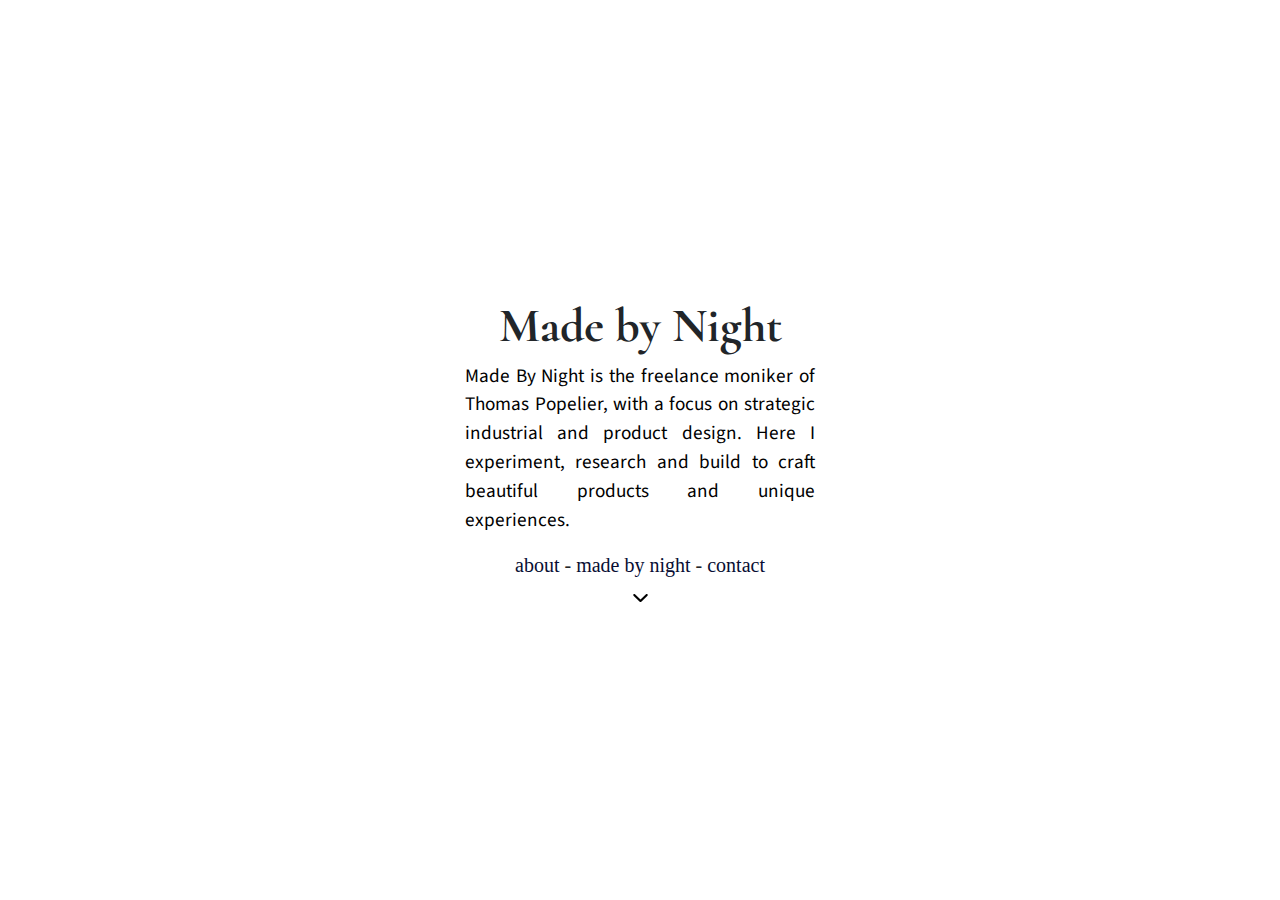
==== index.html @ 1275e217 "Update index.html" ====
<!DOCTYPE html>
<html lang="en">

<head>
  <meta charset="utf-8">
  <title>Made by Night</title>
  <meta name="viewport" content="width=device-width, initial-scale=1, shrink-to-fit=no">
  <meta content="" name="keywords">
  <meta name="description" content="">
  <meta name="author" content="">

  <!-- Facebook Opengraph integration: https://developers.facebook.com/docs/sharing/opengraph -->
  <meta property="og:title" content="">
  <meta property="og:image" content="">
  <meta property="og:url" content="">
  <meta property="og:site_name" content="">
  <meta property="og:description" content="">

  <!-- Twitter Cards integration: https://dev.twitter.com/cards/  -->
  <meta name="twitter:card" content="summary">
  <meta name="twitter:site" content="">
  <meta name="twitter:title" content="">
  <meta name="twitter:description" content="">
  <meta name="twitter:image" content="">

<!-- Place your favicon.ico and apple-touch-icon.png in the template root directory -->
    <link href="/resources/favicon/favicon.ico" rel="shortcut icon">
    <link rel="apple-touch-icon" sizes="180x180" href="/resources/favicon/apple-touch-icon.png">
    <link rel="icon" type="image/png" sizes="32x32" href="/resources/favicon/favicon-32x32.png">
    <link rel="icon" type="image/png" sizes="16x16" href="/resources/favicon/favicon-16x16.png">
    <link rel="manifest" href="/resources/favicon/site.webmanifest">

  <!-- Bootstrap core CSS -->
  <link href="/css/bootstrap.min.css" rel="stylesheet">

  <!-- custom core CSS -->
  <link href="/css/styles1.css" rel="stylesheet">

  <!-- Emoji Stylesheet file -->
  <link href="https://afeld.github.io/emoji-css/emoji.css" rel="stylesheet">

<link rel="stylesheet" href="https://cdnjs.cloudflare.com/ajax/libs/font-awesome/4.7.0/css/font-awesome.min.css">

  <!--  animate CSS -->
  <link href="/css/animate.min.css" rel="stylesheet">

  <!--  custom fonts CSS

  <link href="https://fonts.googleapis.com/css?family=Balthazar|Cormorant|Source+Sans+Pro&display=swap" rel="stylesheet">

  -->

  <link rel="preconnect" href="https://fonts.gstatic.com">
  <link href="https://fonts.googleapis.com/css2?family=Cormorant:wght@500&family=Source+Sans+Pro&display=swap" rel="stylesheet">

  <!-- Global site tag (gtag.js) - Google Analytics -->
<script async src="https://www.googletagmanager.com/gtag/js?id=UA-167911507-1"></script>
<script>
  window.dataLayer = window.dataLayer || [];
  function gtag(){dataLayer.push(arguments);}
  gtag('js', new Date());

  gtag('config', 'UA-167911507-1');
</script>

</head>

<body>


  <!-- Page Content -->



<div class="jumbotron vertical-center text-center zeromargin">
  <div class="container">
    <a class ="headerText wow fadeIn">Made by Night</a>
    <div class ="row justify-content-md-center">
      <div class ="about-text col col-lg-4 col-md-6 col-sd-3 text-justify wow fadeIn delay1">
        <p>Made By Night is the freelance moniker of Thomas Popelier, with a focus on strategic industrial and product design.
        Here I experiment, research and build to craft beautiful products and unique experiences.</p>
      </div>
    </div>
    <div class="row justify-content-md-center">
   <div class="col extraText2 wow fadeIn delay3">

     <a href ="https://www.linkedin.com/in/popelierthomas/">about</a>
      -
      <a href ="studio.html">made by night</a>
      -
     <a href ="mailto:thomas.popelier@gmail.com">contact</a>
      </br>
     <a href ="product.html">

      <img src="/resources/arrow-down.svg" width = "25">
     </a>
   </div>
 </div>
</div>
</div>

<!-- Bootstrap core JavaScript
<script src="jquery/jquery.slim.min.js"></script>
<script src="js/bootstrap.bundle.min.js"></script>
-->

<!-- Required JavaScript Libraries -->
<script src="/lib/jquery/jquery.min.js"></script>
<script src="/lib/bootstrap/js/bootstrap.min.js"></script>
<script src="/lib/superfish/hoverIntent.js"></script>
<script src="/lib/superfish/superfish.min.js"></script>
<script src="/lib/morphext/morphext.min.js"></script>
<script src="/lib/wow/wow.min.js"></script>
<script src="/lib/stickyjs/sticky.js"></script>
<script src="/lib/easing/easing.js"></script>

<!-- Template Specisifc Custom Javascript File -->
<script src="/js/custom.js"></script>

</body>

</html>
---- css/styles1.css ----
/* NAVBAR EXTRAS */

.navbarborder {
  border: 0;
}


.collapse.in {
      display: block;
}

.footer {

  text-align: right;

}

ul-1  {
  list-style-type: circle;
}

.fa {
  padding: 20px;
   font-size: 60px;
   width: 60px;
   text-align: center;
   text-decoration: none;
   margin: 5px 2px;
   border-radius: 50%;
}

.fa:hover {
    opacity: 0.7;
}
.fa-linkedin {
  color: black;
}
.fa-instagram-square {
  color: black;
}

.fa-envelope-square {
  color: black;
}

.fa-phone-square-alt {
  color: black;
}


.cornersimg {
  border-radius: 50px;
}

.vertical-center {
  min-height: 100%;  /* Fallback for browsers do NOT support vh unit */
  min-height: 100vh; /* These two lines are counted as one :-)       */

  display: flex;
  align-items: center;

  background: #fff;
}
.zeromargin {


  margin: 0 !important;
}


/* padding */
.nopadding {
   padding: 15px !important;
   margin: 0px !important;
}

.paddingAbout {
   padding: 50px 15px !important;

}

.toppadding{
     padding:50px 15px !important;
}

.gridlayout{
/*  display:block;*/
  width: 100%;
  height: 100%;
/*  padding: 15px;*/
  position: relative;

/*  box-shadow: rgba(0, 0, 0, 0.06) 0px 2px 4px;*/
border-radius: 50px;

  transition: all .3s ease-in-out;
}

.heighttest{

  height: 100%;

}


.gridlayout:hover{

  box-shadow: #D6D6D6 0px 14px 15px;
  transform: translate3d(0px, -15px, 0px);
  border-radius: 50px;
transition: .5s ease;
}

.nav-item {

  font-family: 'Balthazar', serif;
  text-align: center;
  font-size: 120%;
  margin-left: 15px;

}

.nav-item.active{

  border-bottom: 3px solid #000000;
  padding-bottom: 0px;


}

.about-header {
  font-family: 'Cormorant', serif;
  font-weight: bold;
  margin-left: 15px;
  display: block;

}

.about-header2{
  font-family: 'Cormorant', serif;
  text-align: left;
  color: black;
  font-size: 1.75em;
  font-weight: bold;
  border-bottom: 3px solid #000000;
  padding-bottom: 0px;

}

.about-text{
  font-family: 'Source Sans Pro', sans-serif;
  text-align: left;
  color: black;
  font-size: 1.2rem;
}

.aboutText{
  height: 350px;
  display: flex;
  justify-content: center;
  flex-direction: column; /* Column | row */
  font-family: 'Source Sans Pro', sans-serif;
  color: #080E33;
}

.extraText{

  font-family: 'Balthazar', serif;

}
.extraText2{
  font-family: 'Balthazar', serif;
  font-size: 1.25em;
}


.headerText{
font-family: 'Cormorant', serif;
color: #080E33;
font-size: 3em;
font-weight: bolder;


}

.btn-default {

  border-radius: 40px;
  margin:0 auto;
  display:block;
}

a:link {
/*  color:  #FF7473; */
color: #080E33;
}

a:visited{
/*  color:  #FF7473; */
color: #080E33;
}
a:hover{
  color: #FF7473;
}


btn-link:link {
/*  color:  #FF7473; */
color: #080E33;
}

btn-link:visited{
/*  color:  #FF7473; */
color: #080E33;
}
btn-link:hover{
  color: #FF7473;
}



.experiments-header{
  font-family: 'Cormorant', serif;
  text-align: left;
  color: black;
  font-weight: bold;

/*  font-size: 1.5em;*/
  margin-left: 15px;

}
.colortest{

background-color: coral;

}


.delay1 {

  animation-delay: 0.25s
}

.delay2 {

  animation-delay: 0.5s
}
.delay3 {

  animation-delay: 0.75s
}
.delay4 {

  animation-delay: 1s
}
.delay5 {

  animation-delay: 1.25s
}
.delay6 {

  animation-delay: 1.5s

}

.overlay {
  position: absolute;
  border-radius: 50px;

  top: 0;
  bottom: 0;
  left: 0;
  right: 0;
  height: 100%;
  width: 100%;
  opacity: 0;
  padding-left: 50px;
  padding-right: 50px;
  padding-top: 50px;
  padding-bottom: 50px;
  transition: .5s ease;
  background-color: rgba(0, 0, 0);
}

.gridlayout:hover .overlay {

  opacity: 0.5;

}

.textoverlay {
  color: white;
/*  font-size: 20px;*/
  font-family: 'Balthazar', serif;
  font-size: 150%;
  position: absolute;
  top: 50%;
  left: 50%;
  -webkit-transform: translate(-50%, -50%);
  -ms-transform: translate(-50%, -50%);
  transform: translate(-50%, -50%);
  text-align: center;
}


/* mobile css */

@media (max-width: 575.98px) {

  h3{
    font-size: 1.5rem;
  }

  .textsmall{
    font-size: 100% !important;

  }

}

@media (min-width: 768px) {

  .verticalAlign {
      position: absolute;
      top: 50%;
      left: 50%;
      -moz-transform: translateX(-50%) translateY(-50%);
      -webkit-transform: translateX(-50%) translateY(-50%);
      transform: translateX(-50%) translateY(-50%);
  }
 }
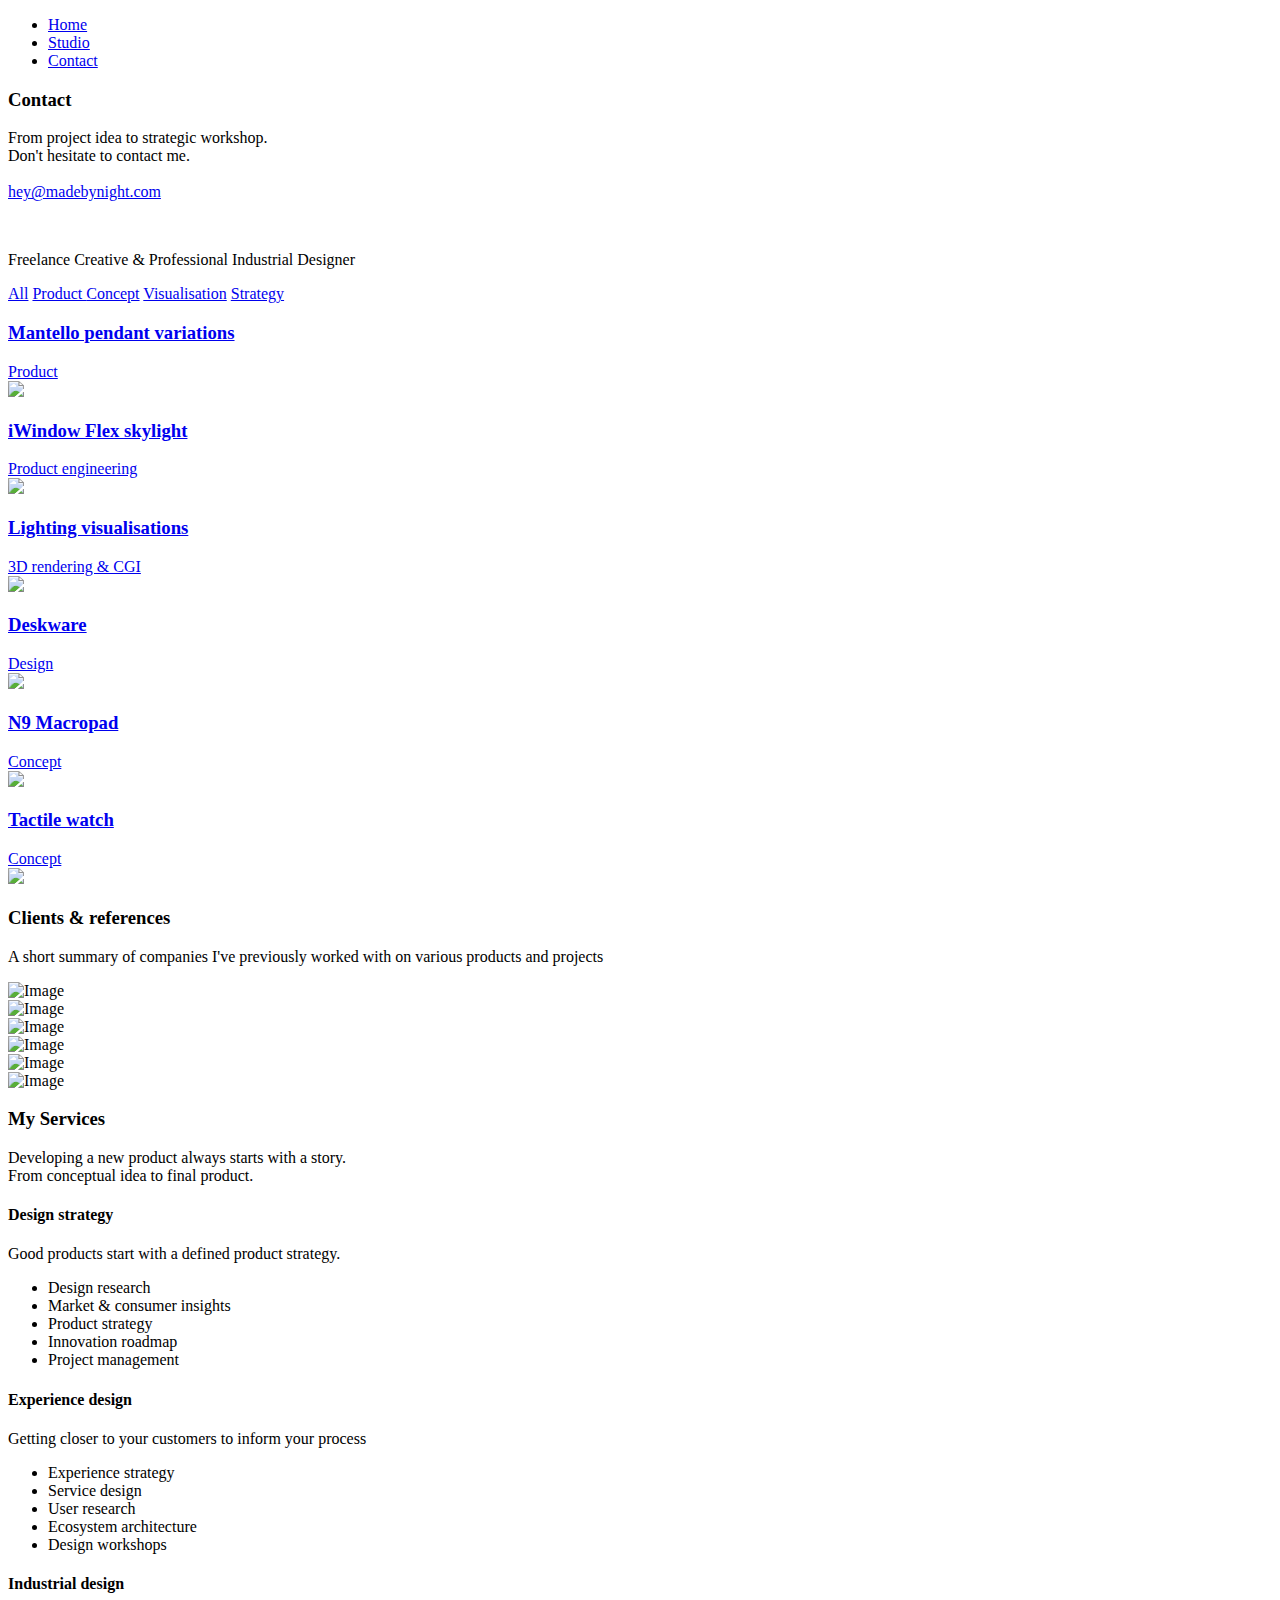
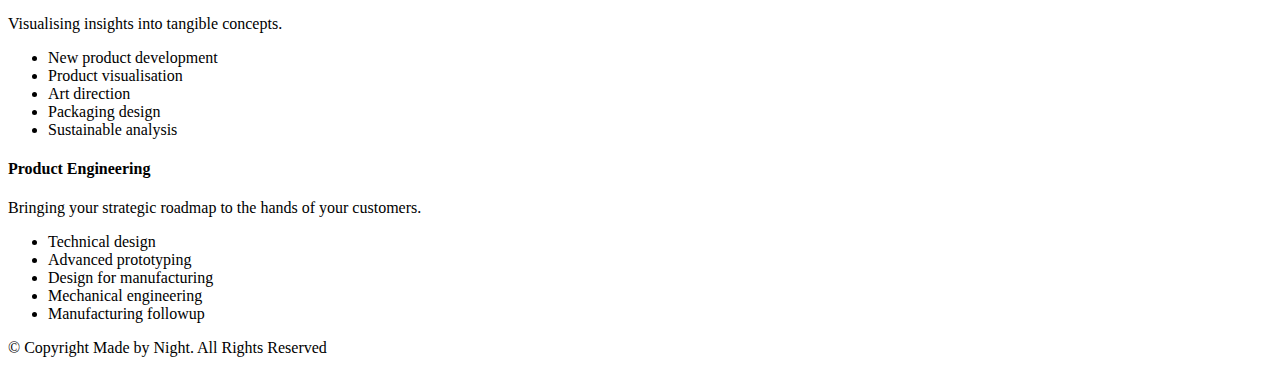
==== commit f673fbf3: "Add files via upload" ====
--- a/index.html
+++ b/index.html
@@ -1,122 +1,345 @@
-<!DOCTYPE html>
-<html lang="en">
-
-<head>
-  <meta charset="utf-8">
-  <title>Made by Night</title>
-  <meta name="viewport" content="width=device-width, initial-scale=1, shrink-to-fit=no">
-  <meta content="" name="keywords">
-  <meta name="description" content="">
-  <meta name="author" content="">
-
-  <!-- Facebook Opengraph integration: https://developers.facebook.com/docs/sharing/opengraph -->
-  <meta property="og:title" content="">
-  <meta property="og:image" content="">
-  <meta property="og:url" content="">
-  <meta property="og:site_name" content="">
-  <meta property="og:description" content="">
-
-  <!-- Twitter Cards integration: https://dev.twitter.com/cards/  -->
-  <meta name="twitter:card" content="summary">
-  <meta name="twitter:site" content="">
-  <meta name="twitter:title" content="">
-  <meta name="twitter:description" content="">
-  <meta name="twitter:image" content="">
-
-<!-- Place your favicon.ico and apple-touch-icon.png in the template root directory -->
-    <link href="/resources/favicon/favicon.ico" rel="shortcut icon">
-    <link rel="apple-touch-icon" sizes="180x180" href="/resources/favicon/apple-touch-icon.png">
-    <link rel="icon" type="image/png" sizes="32x32" href="/resources/favicon/favicon-32x32.png">
-    <link rel="icon" type="image/png" sizes="16x16" href="/resources/favicon/favicon-16x16.png">
-    <link rel="manifest" href="/resources/favicon/site.webmanifest">
-
-  <!-- Bootstrap core CSS -->
-  <link href="/css/bootstrap.min.css" rel="stylesheet">
-
-  <!-- custom core CSS -->
-  <link href="/css/styles1.css" rel="stylesheet">
-
-  <!-- Emoji Stylesheet file -->
-  <link href="https://afeld.github.io/emoji-css/emoji.css" rel="stylesheet">
-
-<link rel="stylesheet" href="https://cdnjs.cloudflare.com/ajax/libs/font-awesome/4.7.0/css/font-awesome.min.css">
-
-  <!--  animate CSS -->
-  <link href="/css/animate.min.css" rel="stylesheet">
-
-  <!--  custom fonts CSS
-
-  <link href="https://fonts.googleapis.com/css?family=Balthazar|Cormorant|Source+Sans+Pro&display=swap" rel="stylesheet">
-
-  -->
-
-  <link rel="preconnect" href="https://fonts.gstatic.com">
-  <link href="https://fonts.googleapis.com/css2?family=Cormorant:wght@500&family=Source+Sans+Pro&display=swap" rel="stylesheet">
-
-  <!-- Global site tag (gtag.js) - Google Analytics -->
-<script async src="https://www.googletagmanager.com/gtag/js?id=UA-167911507-1"></script>
-<script>
-  window.dataLayer = window.dataLayer || [];
-  function gtag(){dataLayer.push(arguments);}
-  gtag('js', new Date());
-
-  gtag('config', 'UA-167911507-1');
-</script>
-
-</head>
-
-<body>
-
-
-  <!-- Page Content -->
-
-
-
-<div class="jumbotron vertical-center text-center zeromargin">
-  <div class="container">
-    <a class ="headerText wow fadeIn">Made by Night</a>
-    <div class ="row justify-content-md-center">
-      <div class ="about-text col col-lg-4 col-md-6 col-sd-3 text-justify wow fadeIn delay1">
-        <p>Made By Night is the freelance moniker of Thomas Popelier, with a focus on strategic industrial and product design.
-        Here I experiment, research and build to craft beautiful products and unique experiences.</p>
-      </div>
-    </div>
-    <div class="row justify-content-md-center">
-   <div class="col extraText2 wow fadeIn delay3">
-
-     <a href ="https://www.linkedin.com/in/popelierthomas/">about</a>
-      -
-      <a href ="studio.html">made by night</a>
-      -
-     <a href ="mailto:thomas.popelier@gmail.com">contact</a>
-      </br>
-     <a href ="product.html">
-
-      <img src="/resources/arrow-down.svg" width = "25">
-     </a>
-   </div>
- </div>
-</div>
-</div>
-
-<!-- Bootstrap core JavaScript
-<script src="jquery/jquery.slim.min.js"></script>
-<script src="js/bootstrap.bundle.min.js"></script>
--->
-
-<!-- Required JavaScript Libraries -->
-<script src="/lib/jquery/jquery.min.js"></script>
-<script src="/lib/bootstrap/js/bootstrap.min.js"></script>
-<script src="/lib/superfish/hoverIntent.js"></script>
-<script src="/lib/superfish/superfish.min.js"></script>
-<script src="/lib/morphext/morphext.min.js"></script>
-<script src="/lib/wow/wow.min.js"></script>
-<script src="/lib/stickyjs/sticky.js"></script>
-<script src="/lib/easing/easing.js"></script>
-
-<!-- Template Specisifc Custom Javascript File -->
-<script src="/js/custom.js"></script>
-
-</body>
-
-</html>
+<!DOCTYPE html>
+<html lang="en">
+
+<head>
+  <meta charset="utf-8">
+  <meta content="width=device-width, initial-scale=1.0" name="viewport">
+
+  <title>Made by Night</title>
+  <meta content="" name="description">
+  <meta content="" name="keywords">
+
+  <!-- Favicons -->
+  <link href="assets/img/favicon.ico" rel="icon">
+  <link href="assets/img/apple-touch-icon.png" rel="apple-touch-icon">
+
+  <!-- Google Fonts -->
+  <link href="https://fonts.googleapis.com/css?family=https://fonts.googleapis.com/css?family=Inconsolata:400,500,600,700|Raleway:400,400i,500,500i,600,600i,700,700i" rel="stylesheet">
+
+  <!-- Vendor CSS Files -->
+  <link href="assets/vendor/aos/aos.css" rel="stylesheet">
+  <link href="assets/vendor/bootstrap/css/bootstrap.min.css" rel="stylesheet">
+  <link href="assets/vendor/bootstrap-icons/bootstrap-icons.css" rel="stylesheet">
+  <link href="assets/vendor/swiper/swiper-bundle.min.css" rel="stylesheet">
+
+  <!-- Template Main CSS File -->
+  <link href="assets/css/style.css" rel="stylesheet">
+
+  <!-- =======================================================
+  * Template Name: MyPortfolio - v4.7.0
+  * Template URL: https://bootstrapmade.com/myportfolio-bootstrap-portfolio-website-template/
+  * Author: BootstrapMade.com
+  * License: https://bootstrapmade.com/license/
+  ======================================================== -->
+</head>
+
+<body>
+
+  <!-- ======= Navbar ======= -->
+  <div class="collapse navbar-collapse custom-navmenu" id="main-navbar">
+    <div class="container py-2 py-md-5">
+      <div class="row align-items-start">
+        <div class="col-md-2">
+          <ul class="custom-menu">
+            <li class="active"><a href="index.html">Home</a></li>
+            <li><a href="about.html">Studio</a></li>
+            <li><a href="contact.html">Contact</a></li>
+          </ul>
+        </div>
+        <div class="col-md-6 d-none d-md-block  mr-auto">
+
+  <!--
+          <div class="tweet d-flex">
+            <span class="bi bi-twitter text-white mt-2 mr-3"></span>
+            <div>
+              <p><em>Lorem ipsum dolor sit amet consectetur adipisicing elit. Quisquam necessitatibus incidunt ut officiis explicabo inventore. <br> <a href="#">t.co/v82jsk</a></em></p>
+            </div>
+          </div>
+
+          -->
+        </div>
+        <div class="col-md-4 d-none d-md-block">
+          <h3>Contact</h3>
+          <p>From project idea to strategic workshop.<br>Don't hesitate to contact me. <br> <br> <a href="mailto:hey@madebynight.com">hey@madebynight.com</a></p>
+        </div>
+      </div>
+
+    </div>
+  </div>
+
+  <nav class="navbar navbar-light custom-navbar ">
+    <div class="container">
+      <img src="assets/img/MBN_logo.svg" width="250"  alt="">
+      <a href="#" class="burger" data-bs-toggle="collapse" data-bs-target="#main-navbar">
+        <span></span>
+      </a>
+    </div>
+  </nav>
+
+  <main id="main">
+
+    <!-- ======= Works Section ======= -->
+    <section class="section site-portfolio">
+      <div class="container">
+        <div class="row mb-5 align-items-center">
+          <div class="col-md-12 col-lg-6 mb-4 mb-lg-0" data-aos="fade-up">
+            <!-- <h2>Hey, I'm Thomas Popelier</h2> -->
+            <p class="mb-0">Freelance Creative &amp; Professional Industrial Designer</p>
+          </div>
+          <div class="col-md-12 col-lg-6 text-start text-lg-end" data-aos="fade-up" data-aos-delay="100">
+            <div id="filters" class="filters">
+              <a href="#" data-filter="*" class="active">All</a>
+              <a href="#" data-filter=".product">Product </a>
+              <a href="#" data-filter=".concept">Concept</a>
+              <a href="#" data-filter=".visualisation">Visualisation</a>
+              <a href="#" data-filter=".strategy">Strategy</a>
+            </div>
+          </div>
+        </div>
+        <div id="portfolio-grid" class="row no-gutter" data-aos="fade-up" data-aos-delay="200">
+          <div class="item product visualisation strategy col-sm-6 col-md-4 col-lg-4 mb-4">
+            <a href="projects/project-mantello.html" class="item-wrap fancybox">
+              <div class="work-info">
+                <h3>Mantello pendant variations</h3>
+                <span>Product</span>
+              </div>
+              <img class="img-fluid" src="assets/img/img_1.jpg">
+            </a>
+          </div>
+
+          <div class="item product strategy col-sm-6 col-md-4 col-lg-4 mb-4">
+            <a href="projects/project-skylux.html" class="item-wrap fancybox">
+              <div class="work-info">
+                <h3>iWindow Flex skylight</h3>
+                <span>Product engineering</span>
+              </div>
+              <img class="img-fluid" src="assets/img/img_5.jpg">
+            </a>
+          </div>
+          <div class="item visualisation col-sm-6 col-md-4 col-lg-4 mb-4">
+            <a href="projects/project-delta.html" class="item-wrap fancybox">
+              <div class="work-info">
+                <h3>Lighting visualisations</h3>
+                <span>3D rendering & CGI</span>
+              </div>
+              <img class="img-fluid" src="assets/img/img_3.jpg">
+            </a>
+          </div>
+          <div class="item concept product visualisation col-sm-6 col-md-4 col-lg-4 mb-4">
+            <a href="projects/project-deskware.html" class="item-wrap fancybox">
+              <div class="work-info">
+                <h3>Deskware</h3>
+                <span>Design</span>
+              </div>
+              <img class="img-fluid" src="assets/img/img_4.jpg">
+            </a>
+          </div>
+          <div class="item concept product visualisation col-sm-6 col-md-4 col-lg-4 mb-4">
+            <a href="projects/project-macropad.html" class="item-wrap fancybox">
+              <div class="work-info">
+                <h3>N9 Macropad</h3>
+                <span>Concept</span>
+              </div>
+              <img class="img-fluid" src="assets/img/img_2.jpg">
+            </a>
+          </div>
+          <div class="item concept visualisation product col-sm-6 col-md-4 col-lg-4 mb-4">
+            <a href="projects/project-watch.html" class="item-wrap fancybox">
+              <div class="work-info">
+                <h3>Tactile watch</h3>
+                <span>Concept</span>
+              </div>
+              <img class="img-fluid" src="assets/img/img_6.jpg">
+            </a>
+          </div>
+        </div>
+      </div>
+    </section><!-- End  Works Section -->
+
+    <!-- ======= Clients Section ======= -->
+    <section class="section">
+      <div class="container">
+        <div class="row justify-content-center text-center mb-4">
+          <div class="col-5">
+            <h3 class="h3 heading">Clients & references</h3>
+            <p>A short summary of companies I've previously worked with on various products and projects</p>
+          </div>
+        </div>
+        <div class="row">
+          <div class="col-4 col-sm-4 col-md-2">
+            <a  class="client-logo"><img src="assets/img/Kaayman.png" alt="Image" class="img-fluid"></a>
+          </div>
+          <div class="col-4 col-sm-4 col-md-2">
+            <a  class="client-logo"><img src="assets/img/Philips.png" alt="Image" class="img-fluid"></a>
+          </div>
+          <div class="col-4 col-sm-4 col-md-2">
+            <a class="client-logo"><img src="assets/img/TPVision.png" alt="Image" class="img-fluid"></a>
+          </div>
+          <div class="col-4 col-sm-4 col-md-2">
+            <a  class="client-logo"><img src="assets/img/Skylux.png" alt="Image" class="img-fluid"></a>
+          </div>
+          <div class="col-4 col-sm-4 col-md-2">
+            <a  class="client-logo"><img src="assets/img/Deceuninck.png" alt="Image" class="img-fluid"></a>
+          </div>
+          <div class="col-4 col-sm-4 col-md-2">
+            <a class="client-logo"><img src="assets/img/The_connected_loop.png" alt="Image" class="img-fluid"></a>
+          </div>
+
+        </div>
+      </div>
+    </section>
+
+      <!-- End Clients Section -->
+
+    <!-- ======= Services Section ======= -->
+    <section class="section services">
+      <div class="container">
+        <div class="row justify-content-center text-center mb-4">
+          <div class="col-md-5">
+            <h3 class="h3 heading">My Services</h3>
+            <p>Developing a new product always starts with a story.<br> From conceptual idea to final product. </p>
+          </div>
+        </div>
+        <div class="row">
+
+          <div class="col-12 col-sm-6 col-md-6 col-lg-3">
+            <i class="bi bi-card-checklist"></i>
+            <h4 class="h4 mb-2">Design strategy</h4>
+            <p>Good products start with a defined product strategy.</p>
+            <ul class="list-unstyled list-line">
+              <li>Design research</li>
+              <li>Market & consumer insights</li>
+              <li>Product strategy</li>
+              <li>Innovation roadmap</li>
+              <li>Project management</li>
+            </ul>
+          </div>
+
+          <div class="col-12 col-sm-6 col-md-6 col-lg-3">
+            <i class="bi bi-binoculars"></i>
+            <h4 class="h4 mb-2">Experience design</h4>
+            <p>Getting closer to your customers to inform your process</p>
+            <ul class="list-unstyled list-line">
+              <li>Experience strategy</li>
+              <li>Service design</li>
+              <li>User research</li>
+              <li>Ecosystem architecture</li>
+              <li>Design workshops</li>
+            </ul>
+          </div>
+
+          <div class="col-12 col-sm-6 col-md-6 col-lg-3">
+            <i class="bi bi-pencil"></i>
+            <h4 class="h4 mb-2">Industrial design</h4>
+            <p>Visualising insights into tangible concepts. </p>
+            <ul class="list-unstyled list-line">
+              <li>New product development</li>
+              <li>Product visualisation</li>
+              <li>Art direction</li>
+              <li>Packaging design</li>
+              <li>Sustainable analysis</li>
+            </ul>
+          </div>
+          <div class="col-12 col-sm-6 col-md-6 col-lg-3">
+            <i class="bi bi-bandaid"></i>
+            <h4 class="h4 mb-2">Product Engineering</h4>
+            <p>Bringing your strategic roadmap to the hands of your customers.</p>
+            <ul class="list-unstyled list-line">
+              <li>Technical design</li>
+              <li>Advanced prototyping</li>
+              <li>Design for manufacturing</li>
+              <li>Mechanical engineering</li>
+              <li>Manufacturing followup</li>
+
+            </ul>
+          </div>
+
+
+
+        </div>
+      </div>
+    </section><!-- End Services Section -->
+
+    <!-- ======= Testimonials Section =======
+    <section class="section pt-0">
+      <div class="container">
+
+        <div class="testimonials-slider swiper" data-aos="fade-up" data-aos-delay="100">
+          <div class="swiper-wrapper">
+
+            <div class="swiper-slide">
+              <div class="testimonial-wrap">
+                <div class="testimonial">
+                  <img src="assets/img/person_1.jpg" alt="Image" class="img-fluid">
+                  <blockquote>
+                    <p>Lorem ipsum dolor sit amet consectetur adipisicing elit. Quisquam necessitatibus incidunt ut officiis
+                      explicabo inventore.</p>
+                  </blockquote>
+                  <p>&mdash; Jean Hicks</p>
+                </div>
+              </div>
+            </div>
+
+
+            <div class="swiper-slide">
+              <div class="testimonial-wrap">
+                <div class="testimonial">
+                  <img src="assets/img/person_2.jpg" alt="Image" class="img-fluid">
+                  <blockquote>
+                    <p>Lorem ipsum dolor sit amet consectetur adipisicing elit. Quisquam necessitatibus incidunt ut officiis
+                      explicabo inventore.</p>
+                  </blockquote>
+                  <p>&mdash; Chris Stanworth</p>
+                </div>
+              </div>
+            </div>
+
+             End testimonial item -->
+
+          </div>
+          <div class="swiper-pagination"></div>
+        </div>
+
+      </div>
+    </section><!-- End Testimonials Section -->
+
+  </main><!-- End #main -->
+
+  <!-- ======= Footer ======= -->
+  <footer class="footer" role="contentinfo">
+    <div class="container">
+      <div class="row">
+        <div class="col-sm-6">
+          <p class="mb-1">&copy; Copyright Made by Night. All Rights Reserved</p>
+          <div class="credits">
+            <!--
+            All the links in the footer should remain intact.
+            You can delete the links only if you purchased the pro version.
+            Licensing information: https://bootstrapmade.com/license/
+            Purchase the pro version with working PHP/AJAX contact form: https://bootstrapmade.com/buy/?theme=MyPortfolio
+          -->
+          </div>
+        </div>
+        <div class="col-sm-6 social text-md-end">
+          <a href="https://www.instagram.com/made.by.night/"><span class="bi bi-instagram"></span></a>
+          <a href="https://www.linkedin.com/in/popelierthomas/"><span class="bi bi-linkedin"></span></a>
+        </div>
+      </div>
+    </div>
+  </footer>
+
+  <a href="#" class="back-to-top d-flex align-items-center justify-content-center"><i class="bi bi-arrow-up-short"></i></a>
+
+  <!-- Vendor JS Files -->
+  <script src="assets/vendor/aos/aos.js"></script>
+  <script src="assets/vendor/bootstrap/js/bootstrap.bundle.min.js"></script>
+  <script src="assets/vendor/isotope-layout/isotope.pkgd.min.js"></script>
+  <script src="assets/vendor/swiper/swiper-bundle.min.js"></script>
+  <script src="assets/vendor/php-email-form/validate.js"></script>
+
+  <!-- Template Main JS File -->
+  <script src="assets/js/main.js"></script>
+
+</body>
+
+</html>
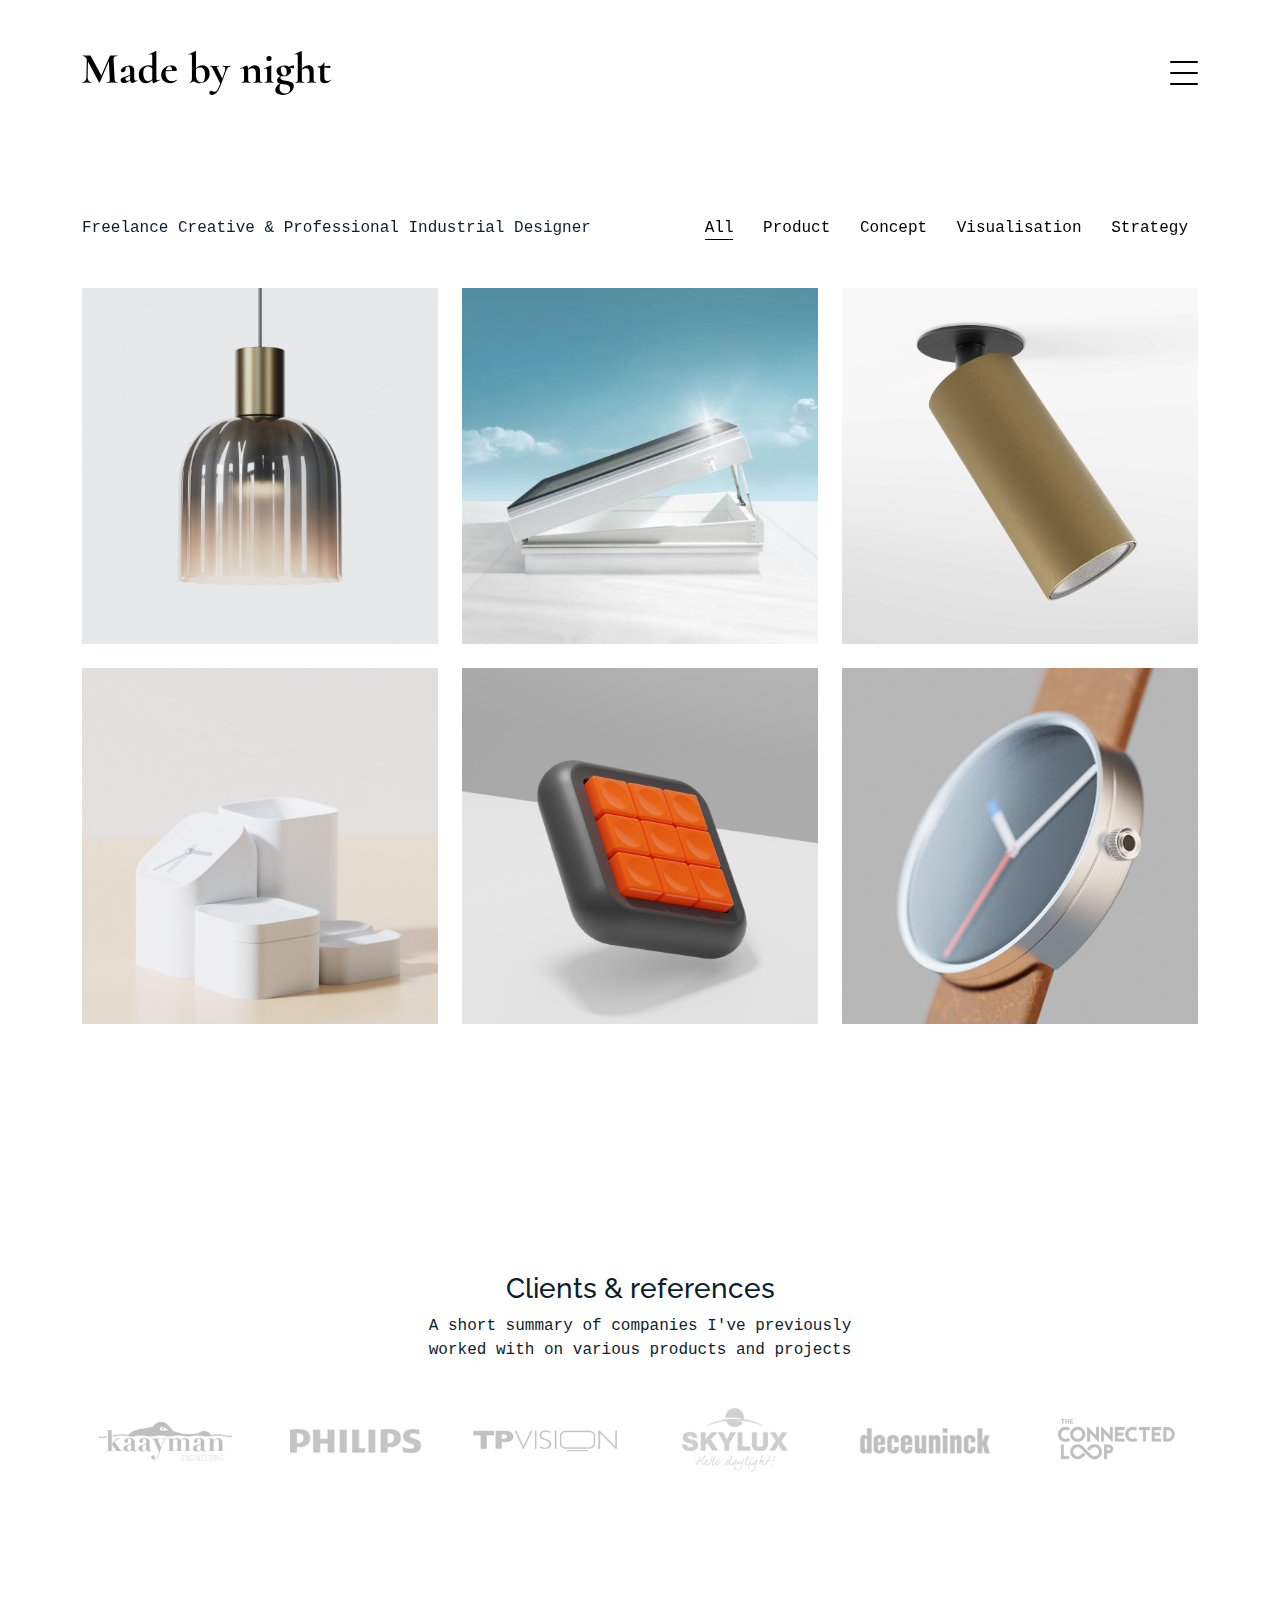
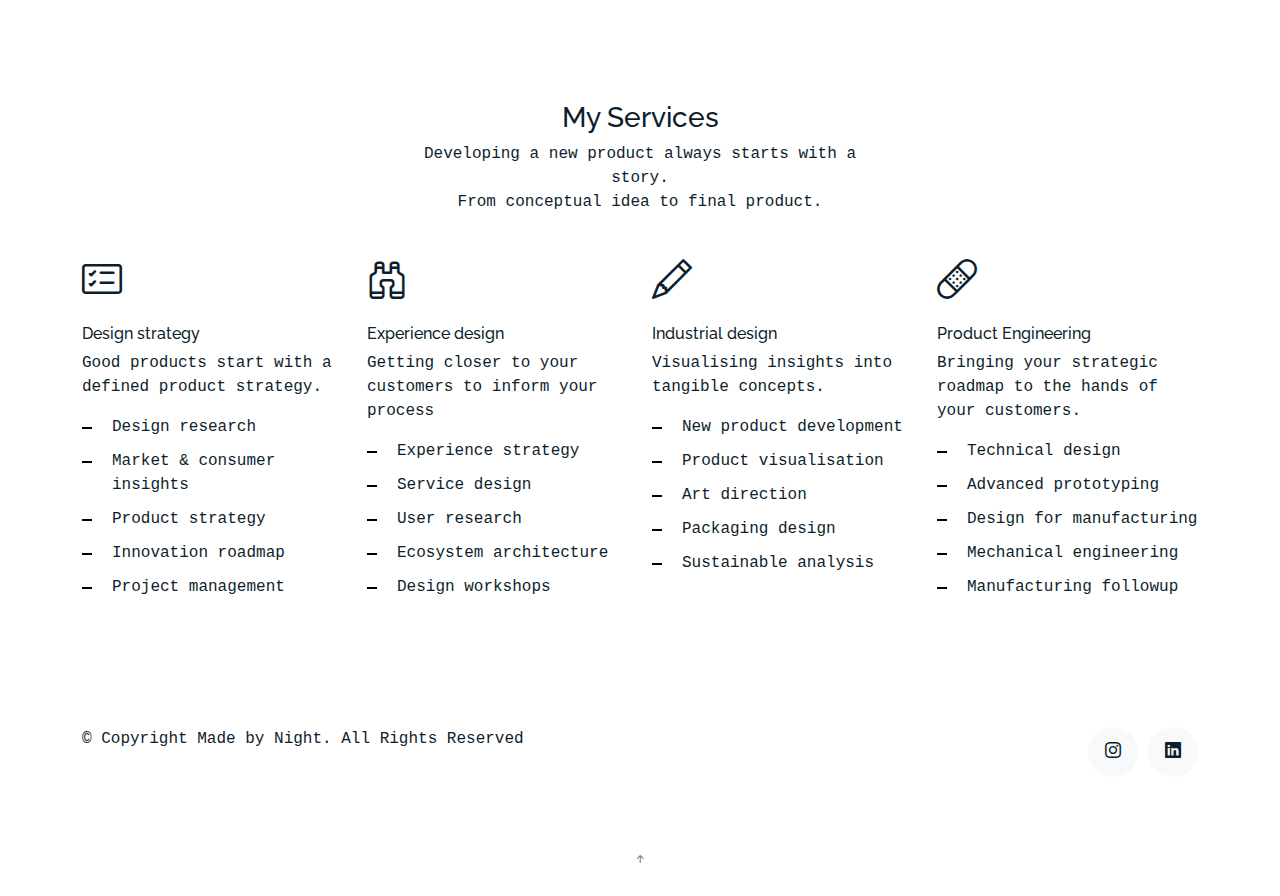
==== commit a2c2770c: "Update index.html" ====
--- a/index.html
+++ b/index.html
@@ -117,10 +117,10 @@
             </a>
           </div>
           <div class="item visualisation col-sm-6 col-md-4 col-lg-4 mb-4">
-            <a href="projects/project-delta.html" class="item-wrap fancybox">
+            <a href="" class="item-wrap fancybox">
               <div class="work-info">
                 <h3>Lighting visualisations</h3>
-                <span>3D rendering & CGI</span>
+                <span>coming soon</span>
               </div>
               <img class="img-fluid" src="assets/img/img_3.jpg">
             </a>
--- a/assets/css/style.css
+++ b/assets/css/style.css
@@ -0,0 +1,445 @@
+/*--------------------------------------------------------------
+# General
+--------------------------------------------------------------*/
+body {
+  font-family: "Inconsolata", monospace;
+  color: #0d1e2d;
+}
+
+a {
+  color: #777;
+  text-decoration: none;
+}
+
+a:hover {
+  color: #000;
+}
+
+h1, h2, h3, h4, h5, h6, .font-heading {
+  font-family: "Raleway", sans-serif;
+}
+
+.section {
+  padding: 7rem 0;
+}
+
+.filters a {
+  text-decoration: none;
+  color: #000;
+  display: inline-block;
+  padding-left: 10px;
+  padding-right: 10px;
+  position: relative;
+}
+.filters a:hover, .filters a:focus, .filters a:active {
+  text-decoration: none;
+}
+.filters a:hover:before {
+  content: "";
+  position: absolute;
+  left: 10px;
+  right: 10px;
+  bottom: 0;
+  height: 1px;
+  background-color: #000;
+}
+.filters a.active {
+  color: #000;
+}
+.filters a.active:before {
+  content: "";
+  position: absolute;
+  left: 10px;
+  right: 10px;
+  bottom: 0;
+  height: 1px;
+  background-color: #000;
+}
+
+.item {
+  border: none;
+  margin-bottom: 30px;
+}
+.item .item-wrap {
+  display: block;
+  position: relative;
+  overflow: hidden;
+}
+.item .item-wrap:after {
+  z-index: 2;
+  position: absolute;
+  content: "";
+  top: 0;
+  left: 0;
+  right: 0;
+  bottom: 0;
+  background: rgba(0, 0, 0, 0.4);
+  visibility: hidden;
+  opacity: 0;
+  transition: 0.3s all ease-in-out;
+}
+.item .item-wrap img {
+  transition: 0.3s transform ease;
+  transform: scale(1);
+}
+.item .item-wrap > .work-info {
+  position: absolute;
+  top: 50%;
+  width: 100%;
+  text-align: center;
+  z-index: 3;
+  transform: translateY(-50%);
+  color: #fff;
+  opacity: 0;
+  visibility: hidden;
+  margin-top: 20px;
+  transition: 0.3s all ease;
+}
+.item .item-wrap > .work-info h3 {
+  font-size: 20px;
+  margin-bottom: 0;
+}
+.item .item-wrap > .work-info span {
+  font-size: 14px;
+  text-transform: uppercase;
+  letter-spacing: 0.2rem;
+}
+.item .item-wrap:hover {
+  text-decoration: none;
+}
+.item .item-wrap:hover img {
+  transform: scale(1.05);
+}
+.item .item-wrap:hover:after {
+  opacity: 1;
+  visibility: visible;
+}
+.item .item-wrap:hover .work-info {
+  margin-top: 0px;
+  opacity: 1;
+  visibility: visible;
+}
+
+.testimonial-wrap {
+  padding: 50px 50px 80px 50px;
+  background: #eceff2;
+}
+.testimonial-wrap .testimonial {
+  text-align: center;
+  max-width: 500px;
+  margin: 0 auto;
+}
+.testimonial-wrap .testimonial img {
+  border-radius: 50%;
+  width: 120px;
+  margin: 0 auto 30px auto;
+}
+.testimonial-wrap .testimonial blockquote p {
+  font-size: 20px;
+}
+
+.h3 {
+  font-size: 20px;
+}
+
+.h4 {
+  font-size: 16px;
+}
+
+.heading {
+  font-size: 28px;
+}
+
+.readmore {
+  display: inline-block;
+  border: 1px solid #000;
+  padding: 10px 15px;
+  font-size: 12px;
+  text-transform: uppercase;
+  color: #000;
+  transition: 0.2s all ease;
+  font-weight: 700;
+}
+.readmore:active, .readmore:focus, .readmore:hover {
+  outline: none;
+}
+.readmore:hover {
+  color: #fff;
+  text-decoration: none;
+  background: #000;
+}
+
+.testimonials-slider .swiper-pagination {
+  margin-top: -60px;
+  position: relative;
+}
+.testimonials-slider .swiper-pagination .swiper-pagination-bullet {
+  width: 12px;
+  height: 12px;
+  background-color: rgba(13, 30, 45, 0.3);
+  opacity: 1;
+}
+.testimonials-slider .swiper-pagination .swiper-pagination-bullet-active {
+  background-color: rgba(13, 30, 45, 0.6);
+}
+
+.sticky-content {
+  position: sticky;
+  position: -webkit-sticky;
+  top: 0;
+  /* required */
+}
+
+.list-line li {
+  margin-bottom: 10px;
+  position: relative;
+  padding-left: 30px;
+}
+.list-line li:before {
+  content: "";
+  position: absolute;
+  left: 0;
+  top: 0.7rem;
+  width: 10px;
+  height: 2px;
+  background: #000;
+}
+
+.form-control {
+  border-radius: 0;
+  background: #f8f9fa;
+  border: 1px solid transparent;
+  padding-top: 10px !important;
+  padding-bottom: 10px !important;
+}
+.form-control:active, .form-control:focus {
+  background: #eff1f4;
+  outline: none;
+  box-shadow: none;
+  border: 1px solid transparent;
+}
+
+.custom-progress {
+  height: 7px;
+  border-radius: 0;
+}
+.custom-progress .progress-bar {
+  background: #000;
+}
+
+/* Services */
+.services i {
+  font-size: 40px;
+}
+.services h4 {
+  padding-top: 10px;
+}
+
+/* Contact Form */
+.php-email-form .error-message {
+  display: none;
+  color: #fff;
+  background: #ed3c0d;
+  text-align: left;
+  padding: 15px;
+  font-weight: 600;
+}
+.php-email-form .error-message br + br {
+  margin-top: 25px;
+}
+.php-email-form .sent-message {
+  display: none;
+  color: #fff;
+  background: #18d26e;
+  text-align: center;
+  padding: 15px;
+  font-weight: 600;
+}
+.php-email-form .loading {
+  display: none;
+  background: #fff;
+  text-align: center;
+  padding: 15px;
+}
+.php-email-form .loading:before {
+  content: "";
+  display: inline-block;
+  border-radius: 50%;
+  width: 24px;
+  height: 24px;
+  margin: 0 10px -6px 0;
+  border: 3px solid #18d26e;
+  border-top-color: #eee;
+  -webkit-animation: animate-loading 1s linear infinite;
+  animation: animate-loading 1s linear infinite;
+}
+
+@-webkit-keyframes animate-loading {
+  0% {
+    transform: rotate(0deg);
+  }
+  100% {
+    transform: rotate(360deg);
+  }
+}
+
+@keyframes animate-loading {
+  0% {
+    transform: rotate(0deg);
+  }
+  100% {
+    transform: rotate(360deg);
+  }
+}
+
+/*--------------------------------------------------------------
+# Header
+--------------------------------------------------------------*/
+/* Custom Navmenu */
+.custom-navmenu {
+  background: #0d1e2d;
+}
+.custom-navmenu .custom-menu, .custom-navmenu .custom-menu li {
+  padding: 0;
+  margin: 0;
+  list-style: none;
+}
+.custom-navmenu .custom-menu li {
+  margin-bottom: 0;
+  font-size: 20px;
+}
+.custom-navmenu .custom-menu li a {
+  color: #fff;
+  padding: 10px 0 !important;
+}
+.custom-navmenu .custom-menu li a:hover {
+  text-decoration: none;
+}
+.custom-navmenu .custom-menu li.active a {
+  text-decoration: underline;
+}
+.custom-navmenu h3 {
+  font-size: 20px;
+  color: #fff;
+}
+.custom-navmenu p {
+  color: rgba(255, 255, 255, 0.6);
+}
+.custom-navmenu a {
+  color: rgba(255, 255, 255, 0.7);
+}
+.custom-navmenu a:hover {
+  color: #fff;
+}
+
+/* Custom Navbar */
+.custom-navbar {
+  padding-top: 50px;
+  width: 100%;
+}
+@media (max-width: 780px) {
+  .custom-navbar > .container {
+    padding-right: 20;
+    padding-left: 20;
+  }
+}
+.custom-navbar .navbar-brand {
+  font-size: 1.7rem;
+}
+
+/* Burger */
+.burger {
+  width: 28px;
+  height: 32px;
+  cursor: pointer;
+  position: relative;
+}
+
+.burger:before, .burger span, .burger:after {
+  width: 100%;
+  height: 2px;
+  display: block;
+  background: #000;
+  border-radius: 2px;
+  position: absolute;
+  opacity: 1;
+}
+
+.burger:before, .burger:after {
+  transition: top 0.35s cubic-bezier(0.23, 1, 0.32, 1), transform 0.35s cubic-bezier(0.23, 1, 0.32, 1), opacity 0.35s cubic-bezier(0.23, 1, 0.32, 1), background-color 1.15s cubic-bezier(0.86, 0, 0.07, 1);
+  -webkit-transition: top 0.35s cubic-bezier(0.23, 1, 0.32, 1), -webkit-transform 0.35s cubic-bezier(0.23, 1, 0.32, 1), opacity 0.35s cubic-bezier(0.23, 1, 0.32, 1), background-color 1.15s cubic-bezier(0.86, 0, 0.07, 1);
+  content: "";
+}
+
+.burger:before {
+  top: 4px;
+}
+
+.burger span {
+  top: 15px;
+}
+
+.burger:after {
+  top: 26px;
+}
+
+/* Hover */
+.burger:hover:before {
+  top: 7px;
+}
+
+.burger:hover:after {
+  top: 23px;
+}
+
+/* Click */
+.burger.active span {
+  opacity: 0;
+}
+
+.burger.active:before, .burger.active:after {
+  top: 40%;
+}
+
+.burger.active:before {
+  transform: rotate(45deg);
+}
+
+.burger.active:after {
+  transform: rotate(-45deg);
+}
+
+.burger:focus {
+  outline: none;
+}
+
+/*--------------------------------------------------------------
+# Footer
+--------------------------------------------------------------*/
+.footer {
+  padding: 0 0 4rem 0;
+}
+.footer a {
+  color: #000;
+}
+
+.social a {
+  display: inline-block;
+  width: 50px;
+  height: 50px;
+  border-radius: 50%;
+  background: #f8f9fa;
+  position: relative;
+  text-align: center;
+  color: #0d1e2d;
+}
+.social a span {
+  display: inline-block;
+  left: 50%;
+  position: absolute;
+  top: 50%;
+  transform: translate(-50%, -50%);
+}
+.social a:hover {
+  color: #000;
+}
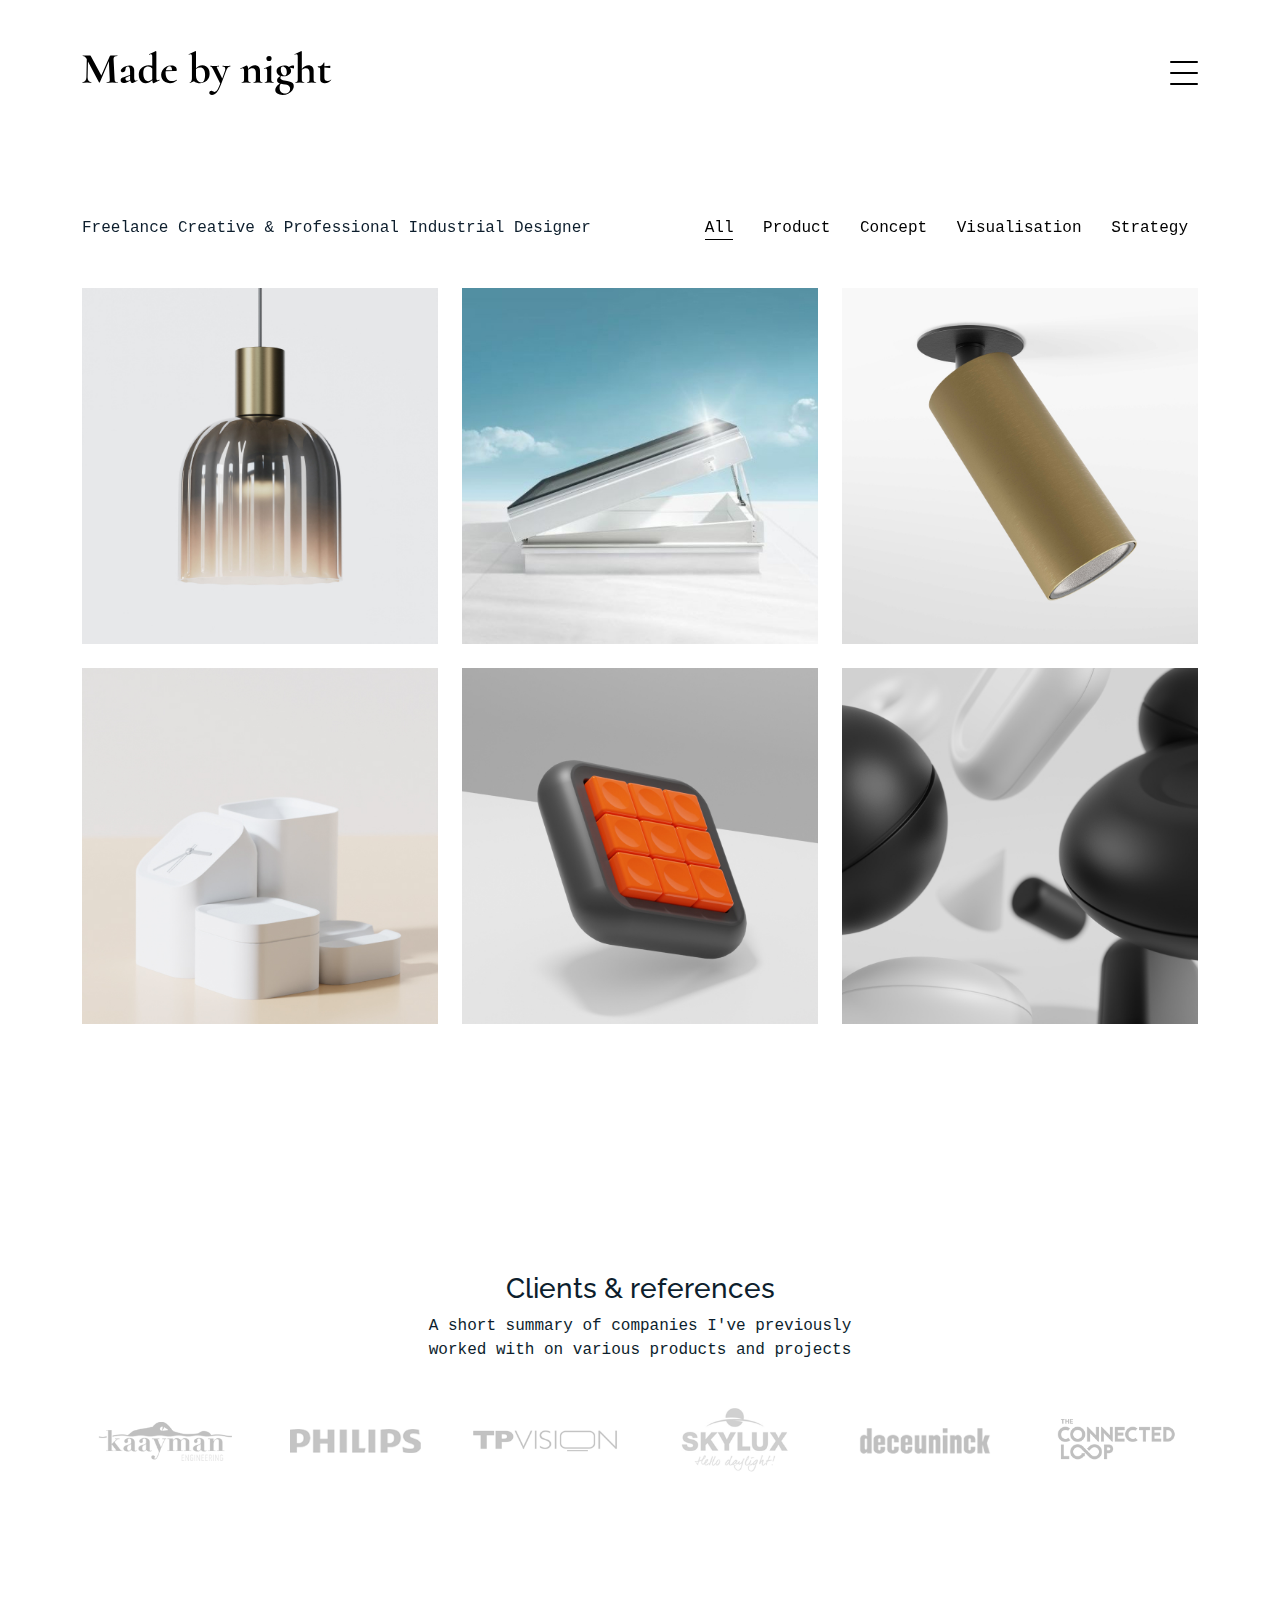
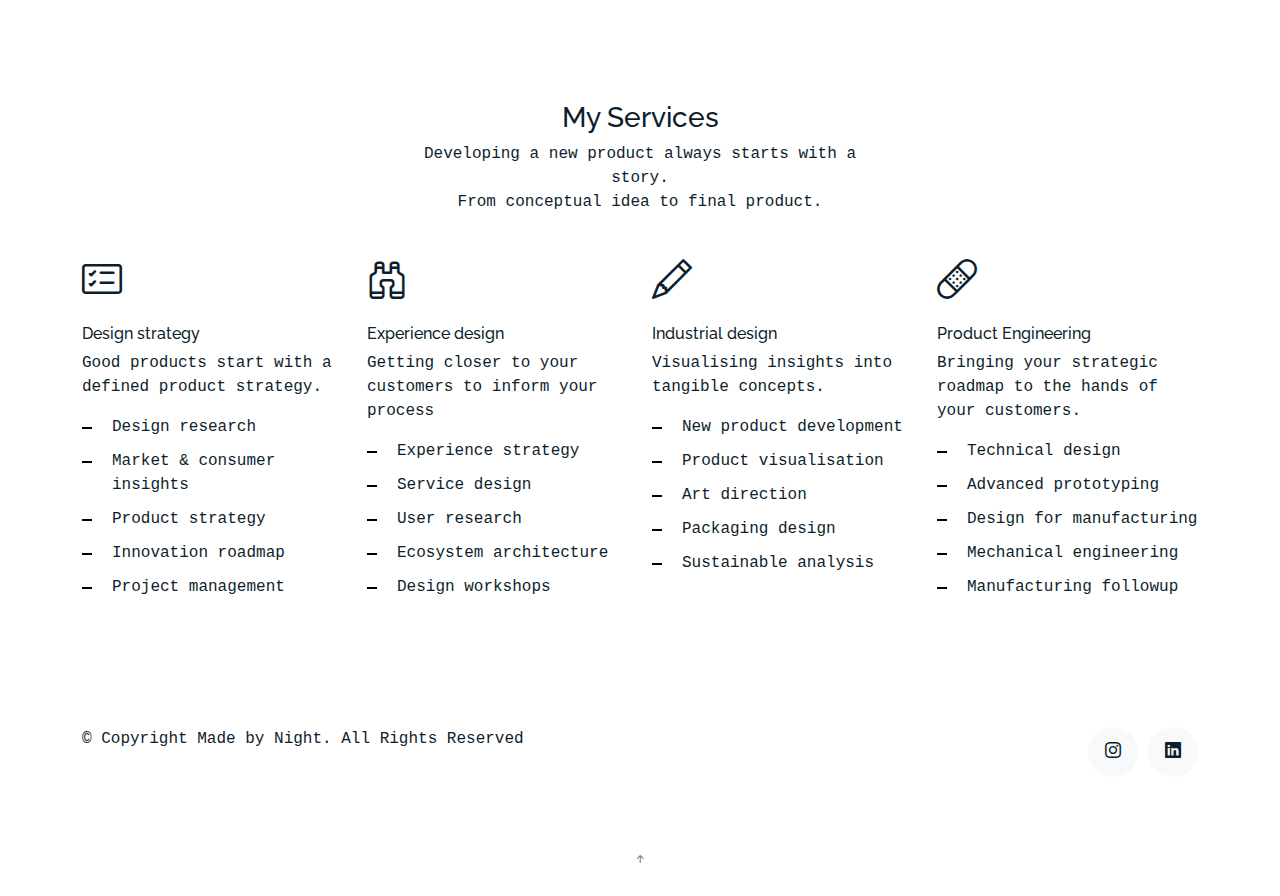
==== commit 5e78d4f7: "Update index.html" ====
--- a/index.html
+++ b/index.html
@@ -24,13 +24,6 @@
 
   <!-- Template Main CSS File -->
   <link href="assets/css/style.css" rel="stylesheet">
-
-  <!-- =======================================================
-  * Template Name: MyPortfolio - v4.7.0
-  * Template URL: https://bootstrapmade.com/myportfolio-bootstrap-portfolio-website-template/
-  * Author: BootstrapMade.com
-  * License: https://bootstrapmade.com/license/
-  ======================================================== -->
 </head>
 
 <body>
@@ -48,15 +41,7 @@
         </div>
         <div class="col-md-6 d-none d-md-block  mr-auto">
 
-  <!--
-          <div class="tweet d-flex">
-            <span class="bi bi-twitter text-white mt-2 mr-3"></span>
-            <div>
-              <p><em>Lorem ipsum dolor sit amet consectetur adipisicing elit. Quisquam necessitatibus incidunt ut officiis explicabo inventore. <br> <a href="#">t.co/v82jsk</a></em></p>
-            </div>
-          </div>
-
-          -->
+
         </div>
         <div class="col-md-4 d-none d-md-block">
           <h3>Contact</h3>
@@ -100,7 +85,7 @@
           <div class="item product visualisation strategy col-sm-6 col-md-4 col-lg-4 mb-4">
             <a href="projects/project-mantello.html" class="item-wrap fancybox">
               <div class="work-info">
-                <h3>Mantello pendant variations</h3>
+                <h3>Pendant variations</h3>
                 <span>Product</span>
               </div>
               <img class="img-fluid" src="assets/img/img_1.jpg">
@@ -117,7 +102,7 @@
             </a>
           </div>
           <div class="item visualisation col-sm-6 col-md-4 col-lg-4 mb-4">
-            <a href="" class="item-wrap fancybox">
+            <a class="item-wrap fancybox">
               <div class="work-info">
                 <h3>Lighting visualisations</h3>
                 <span>coming soon</span>
@@ -144,10 +129,10 @@
             </a>
           </div>
           <div class="item concept visualisation product col-sm-6 col-md-4 col-lg-4 mb-4">
-            <a href="projects/project-watch.html" class="item-wrap fancybox">
-              <div class="work-info">
-                <h3>Tactile watch</h3>
-                <span>Concept</span>
+            <a class="item-wrap fancybox">
+              <div class="work-info">
+                <h3>Confidential</h3>
+                <span>Product development</span>
               </div>
               <img class="img-fluid" src="assets/img/img_6.jpg">
             </a>
